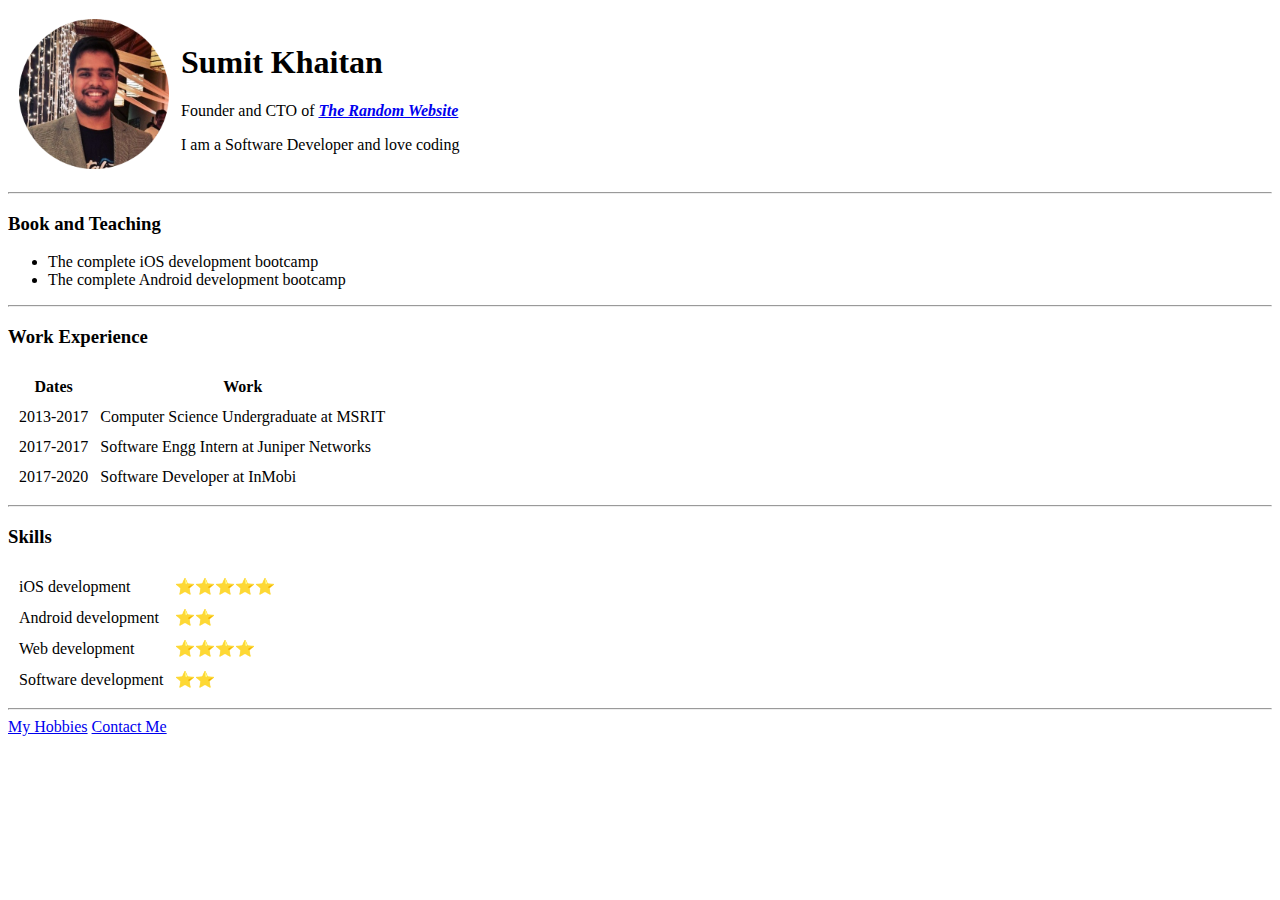
==== index.html @ 17afff59 "Added initial CV files" ====
<!DOCTYPE html>
<html lang="en" dir="ltr">
  <head>
    <meta charset="utf-8">
    <title>Sumit's Personal Site</title>
  </head>
  <body>
    <table cellspacing="10">
      <tbody>
        <td><img src="mypic.png" alt="Sumit's profile picture" height=150></td>
        <td>
          <h1>Sumit Khaitan</h1>
        <p>Founder and CTO of <a href="https://theuselessweb.com/"><strong><i>The Random Website</i></strong></p></a>
        <p>I am a Software Developer and love coding</p>
      </td>
      </tbody>
    </table>
    <hr>
    <h3>Book and Teaching</h3>
    <ul>
      <li>The complete iOS development bootcamp</li>
      <li>The complete Android development bootcamp</li>
    </ul>
    <hr>
    <h3>Work Experience</h3>
    <table cellspacing="10">
      <thead>
        <tr>
          <th>Dates</th>
          <th>Work</th>
        </tr>
      </thead>
      <tbody>
        <tr>
          <td>2013-2017</td>
          <td>Computer Science Undergraduate at MSRIT</td>
        </tr>
        <tr>
          <td>2017-2017</td>
          <td>Software Engg Intern at Juniper Networks</td>
        </tr>
        <tr>
          <td>2017-2020</td>
          <td>Software Developer at InMobi</td>
        </tr>
      </tbody>
    </table>
    <hr>
    <h3>Skills</h3>
    <table cellspacing="10">
      <tbody>
        <tr>
          <td>iOS development</td>
          <td>⭐⭐⭐⭐⭐</td>
        </tr>
        <tr>
          <td>Android development</td>
          <td>⭐⭐</td>
        </tr>
        <tr>
          <td>Web development</td>
          <td>⭐⭐⭐⭐</td>
        </tr>
        <tr>
          <td>Software development</td>
          <td>⭐⭐</td>
        </tr>
      </tbody>
    </table>
    <hr>
    <a href="hobbies.html">My Hobbies</a>
    <a href="contact.html">Contact Me</a>
  </body>
</html>
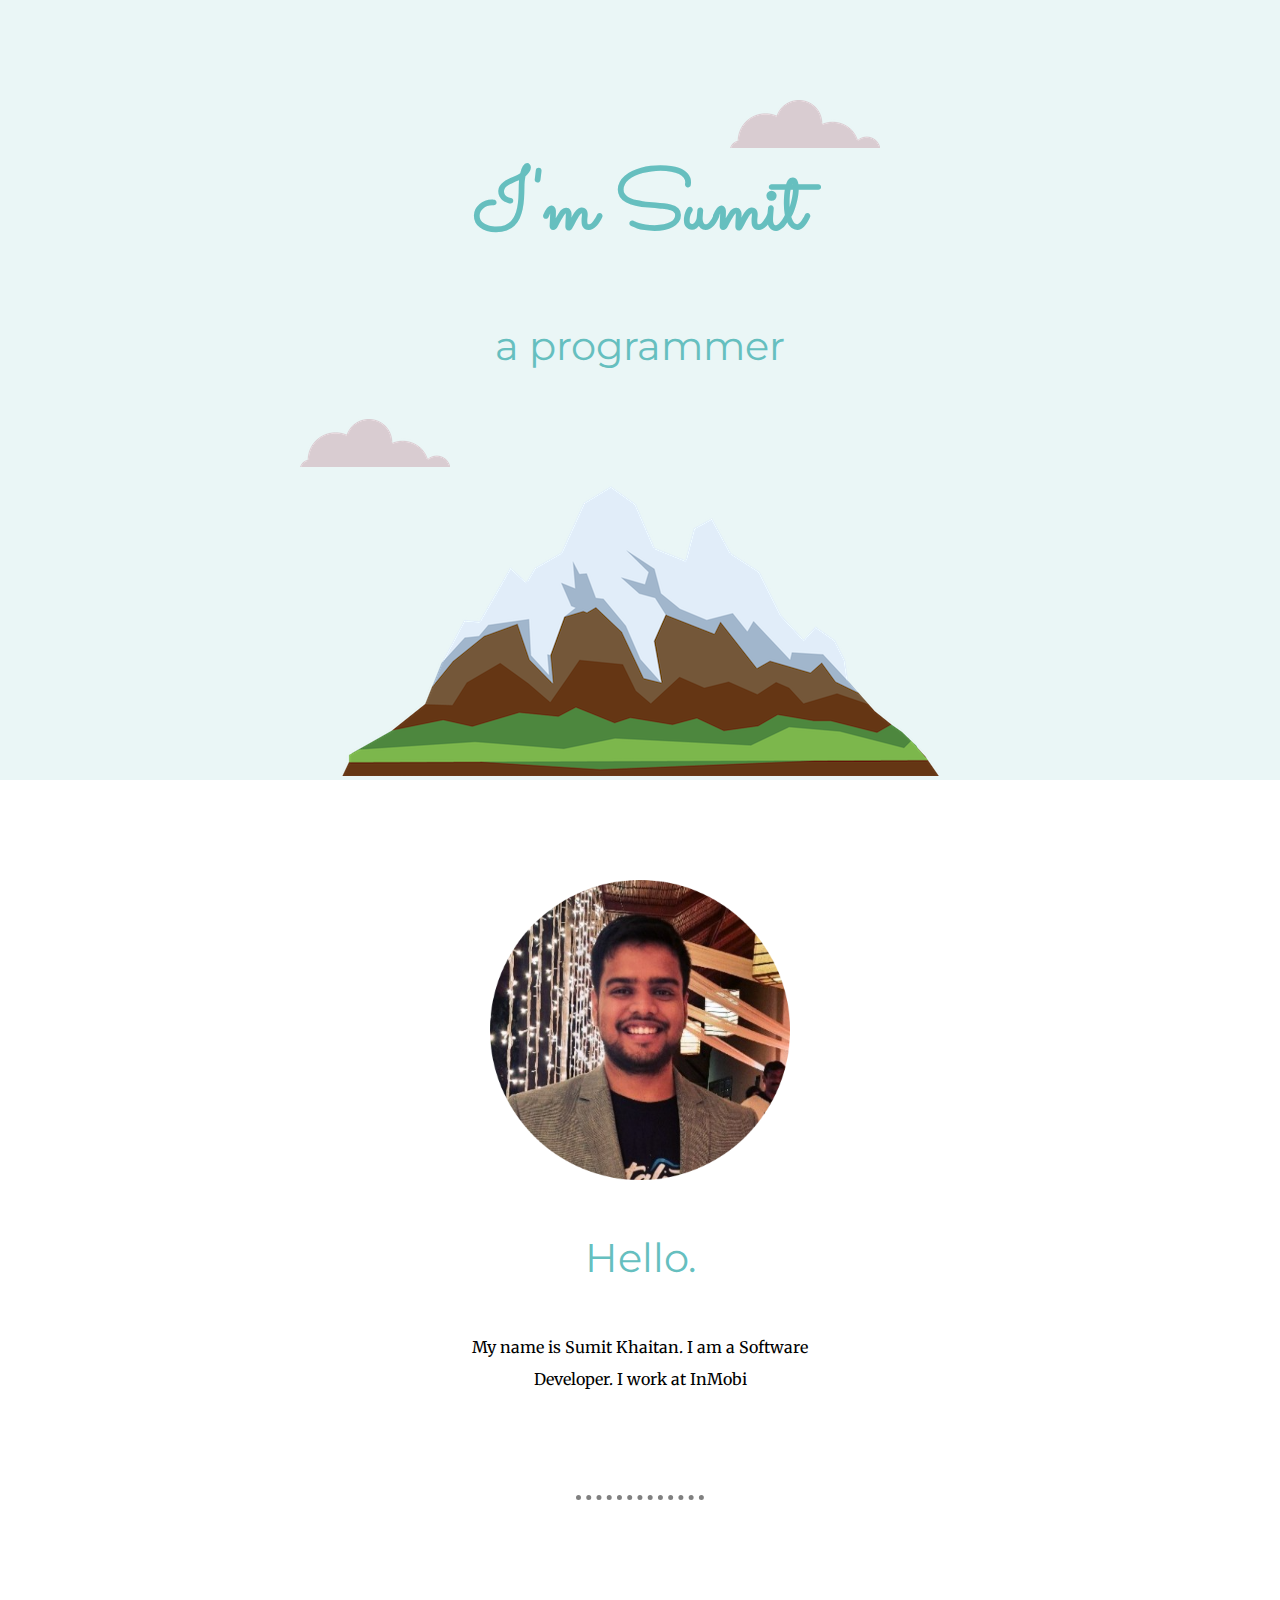
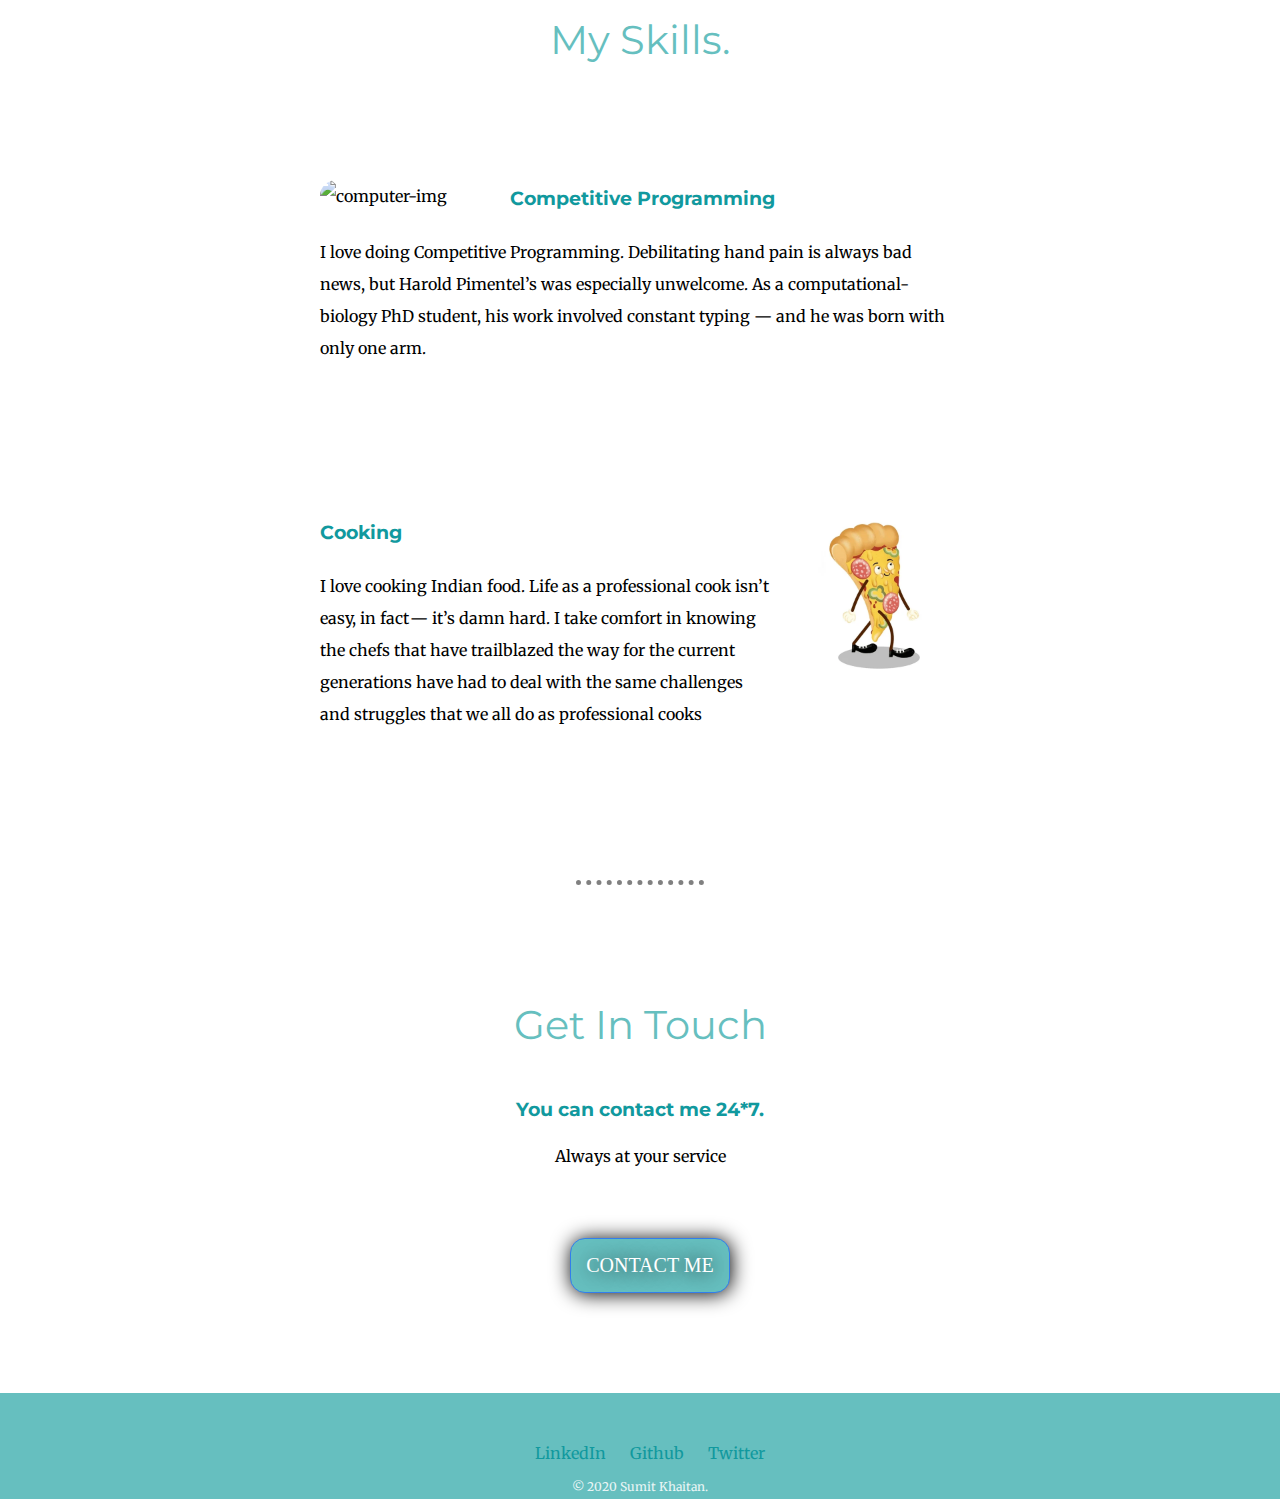
==== commit e304e57a: "Add files via upload" ====
--- a/index.html
+++ b/index.html
@@ -2,73 +2,58 @@
 <html lang="en" dir="ltr">
   <head>
     <meta charset="utf-8">
-    <title>Sumit's Personal Site</title>
+    <title>Sumit Khaitan</title>
+    <link rel="stylesheet" href="css/styles.css">
+    <link rel="icon" href="favicon.ico">
+    <link href="https://fonts.googleapis.com/css2?family=Merriweather:wght@300&family=Montserrat:wght@200&family=Sacramento&display=swap" rel="stylesheet">
   </head>
   <body>
-    <table cellspacing="10">
-      <tbody>
-        <td><img src="mypic.png" alt="Sumit's profile picture" height=150></td>
-        <td>
-          <h1>Sumit Khaitan</h1>
-        <p>Founder and CTO of <a href="https://theuselessweb.com/"><strong><i>The Random Website</i></strong></p></a>
-        <p>I am a Software Developer and love coding</p>
-      </td>
-      </tbody>
-    </table>
-    <hr>
-    <h3>Book and Teaching</h3>
-    <ul>
-      <li>The complete iOS development bootcamp</li>
-      <li>The complete Android development bootcamp</li>
-    </ul>
-    <hr>
-    <h3>Work Experience</h3>
-    <table cellspacing="10">
-      <thead>
-        <tr>
-          <th>Dates</th>
-          <th>Work</th>
-        </tr>
-      </thead>
-      <tbody>
-        <tr>
-          <td>2013-2017</td>
-          <td>Computer Science Undergraduate at MSRIT</td>
-        </tr>
-        <tr>
-          <td>2017-2017</td>
-          <td>Software Engg Intern at Juniper Networks</td>
-        </tr>
-        <tr>
-          <td>2017-2020</td>
-          <td>Software Developer at InMobi</td>
-        </tr>
-      </tbody>
-    </table>
-    <hr>
-    <h3>Skills</h3>
-    <table cellspacing="10">
-      <tbody>
-        <tr>
-          <td>iOS development</td>
-          <td>⭐⭐⭐⭐⭐</td>
-        </tr>
-        <tr>
-          <td>Android development</td>
-          <td>⭐⭐</td>
-        </tr>
-        <tr>
-          <td>Web development</td>
-          <td>⭐⭐⭐⭐</td>
-        </tr>
-        <tr>
-          <td>Software development</td>
-          <td>⭐⭐</td>
-        </tr>
-      </tbody>
-    </table>
-    <hr>
-    <a href="hobbies.html">My Hobbies</a>
-    <a href="contact.html">Contact Me</a>
+
+    <div class="top-container">
+      <img class="top-cloud" src="images/cloud.png" alt="cloud-img">
+      <h1>I'm Sumit</h1>
+      <h2>a programmer</h2>
+      <img class="bottom-cloud" src="images/cloud.png" alt="cloud-img">
+      <img src="images/mountain.png" alt="mountain-img">
+    </div>
+
+    <div class="middle-container">
+      <div class="profile">
+        <img class = "my-pic" src="images/mypic.png" alt="my-pic">
+        <h2>Hello.</h2>
+        <p class="intro"> My name is Sumit Khaitan. I am a Software Developer. I work at InMobi</p>
+      </div>
+      <hr>
+      <div class="skills">
+        <h2>My Skills.</h2>
+        <div class="skill-row">
+          <img class="skill-first-img" src="images/computer.png" alt="computer-img">
+          <h3>Competitive Programming</h3>
+          <p>I love doing Competitive Programming. Debilitating hand pain is always bad news, but Harold Pimentel’s was especially unwelcome. As a computational-biology PhD student, his work involved constant typing — and he was born with only one arm.</p>
+        </div>
+        <div class="skill-row">
+          <img class="skill-second-img" src="images/giphy.webp" alt="chillies-img">
+          <h3>Cooking</h3>
+          <p>I love cooking Indian food. Life as a professional cook isn’t easy, in fact — it’s damn hard. I take comfort in knowing the chefs that have trailblazed the way for the current generations have had to deal with the same challenges and struggles that we all do as professional cooks</p>
+
+        </div>
+      </div>
+      <hr>
+      <div class="contact-me">
+        <h2>Get In Touch</h2>
+        <h3>You can contact me 24*7.</h3>
+        <p>Always at your service</p>
+        <a class="BUTTON_PNC" href="mailto:name@email.com">CONTACT ME</a>
+      </div>
+    </div>
+
+
+    <div class="bottom-container">
+      <a class="footer-link" href="https://www.linkedin.com/in/sumit-khaitan-305a0b86/?originalSubdomain=in">LinkedIn</a>
+      <a class="footer-link" href="https://github.com/smtkhaitan">Github</a>
+      <a class="footer-link" href="https://twitter.com/home?lang=en">Twitter</a>
+      <p class="copy-right">© 2020 Sumit Khaitan.</p>
+    </div>
+
   </body>
 </html>
--- a/css/styles.css
+++ b/css/styles.css
@@ -0,0 +1,140 @@
+h1 {
+  margin: 50px auto 0 auto;
+  font-family: 'Sacramento', cursive;
+  font-size: 5.26rem;
+  color: #66BFBF;
+}
+
+p {
+  line-height: 2;
+}
+
+h2 {
+  font-family: 'Montserrat', sans-serif;
+  font-size: 2.5rem;
+  color: #66BFBF;
+  font-weight: normal;
+  line-height: 2;
+}
+
+h3 {
+  font-family: 'Montserrat', sans-serif;
+  color: #11999E;
+}
+
+body {
+  margin: 0;
+  text-align: center;
+  font-family: 'Merriweather', serif;
+}
+
+a {
+  font-family: 'Merriweather', serif;
+  color: #11999E;
+  margin-left: 20px;
+  text-decoration: none;
+}
+
+a:hover {
+  color: #eaf6f6
+}
+
+hr {
+  width: 10%;
+  border-style: none;
+  border-top-style: dotted;
+  color: grey;
+  border-width: 5px;
+  margin: 100px auto;
+}
+
+.intro {
+width: 30%;
+margin: auto;
+}
+
+.my-pic {
+  height: 300px;
+}
+
+
+.top-container {
+  background-color:  #EAF6F6;
+  position: relative;
+  padding-top: 100px;
+}
+
+.middle-container {
+  margin: 100px 0;
+}
+
+.bottom-container {
+  background-color:  #66BFBF;
+  padding-top: 50px;
+}
+
+.top-cloud {
+  position: absolute;
+  right: 400px;
+}
+
+.bottom-cloud {
+  position: absolute;
+  left: 300px;
+}
+
+.skill-row {
+  width: 50%;
+  margin: 100px auto 150px auto;
+  text-align: left;
+  line-height: 2;
+}
+
+.skill-first-img {
+  width: 25%;
+  float: left;
+  margin-right: 30px;
+  border-radius: 100px;
+}
+
+.skill-second-img {
+  width: 25%;
+  float: right;
+  margin-left: 30px;
+}
+
+.copy-right {
+  color:  #EAF6F6;
+  font-size: 0.75rem;
+}
+
+.BUTTON_PNC {
+   -webkit-border-radius: 15px;
+   -moz-border-radius: 15px;
+   border-radius: 15px;
+   color: #FFFFFF;
+   font-family: Open Sans;
+   font-size: 20px;
+   font-weight: 100;
+   padding: 15px;
+   background-color: #66BFBF;
+   -webkit-box-shadow: 1px 1px 20px 0 #000000;
+   -moz-box-shadow: 1px 1px 20px 0 #000000;
+   box-shadow: 1px 1px 20px 0 #000000;
+   text-shadow: 1px 1px 20px #000000;
+   border: solid #337FED 1px;
+   text-decoration: none;
+   display: inline-block;
+   cursor: pointer;
+   text-align: center;
+   margin-top: 50px;
+}
+
+.BUTTON_PNC:hover {
+   background: #1D1CD0;
+   border: solid #035A9F 1px;
+   -webkit-border-radius: 20px;
+   -moz-border-radius: 20px;
+   border-radius: 20px;
+   text-decoration: none;
+}
